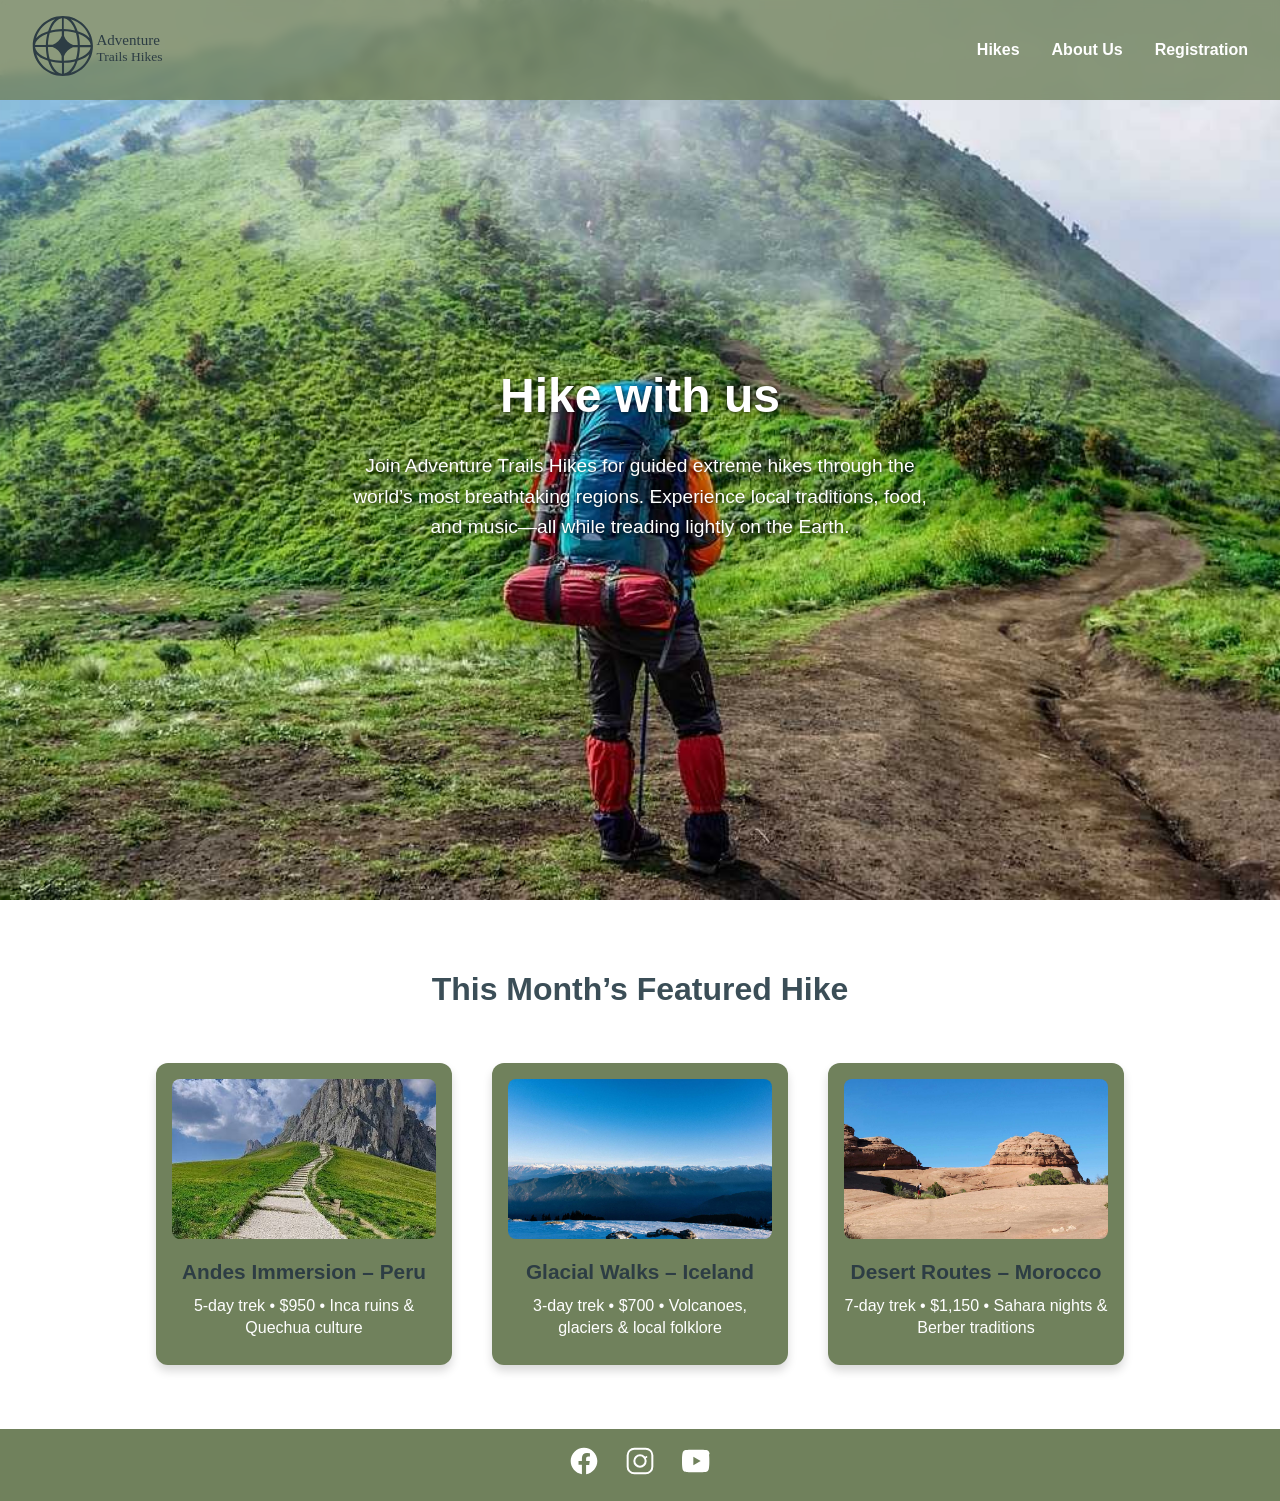
==== index.html @ 34faf856 "Initial commit" ====
<!DOCTYPE html>
<html lang="en">
  <head>
    <meta charset="UTF-8" />
    <meta name="viewport" content="width=device-width, initial-scale=1.0" />
    <meta
      name="description"
      content="Adventure Trails Hikes – Guided extreme hikes around the world with cultural experiences and sustainable travel."
    />
    <meta
      name="keywords"
      content="hiking, adventurewke, sustainable travel, cultural hikes, nature tours"
    />
    <meta name="author" content="Caroline-Michelle Martinussen" />
    <title>Adventure Trails Hikes</title>
    <link rel="stylesheet" href="Styles.css" />
  </head>
  <body>
    <header class="hero-header">
      <div class="logo-nav">
        <a href="index.html">
          <img
            src="Images/Logoadventure.svg"
            alt="Adventure Trails Hikes company logo"
            class="logo"
          />
        </a>
        <nav aria-label="Main Navigation">
          <ul class="nav-links">
            <li><a href="Hikes.html">Hikes</a></li>
            <li><a href="Aboutus.html">About Us</a></li>
            <li><a href="Registration.html">Registration</a></li>
          </ul>
        </nav>
      </div>
      <div class="hero-text">
        <h1>Hike with us</h1>
        <p>
          Join Adventure Trails Hikes for guided extreme hikes through the
          world’s most breathtaking regions. Experience local traditions, food,
          and music—all while treading lightly on the Earth.
        </p>
      </div>
    </header>

    <main>
      <section aria-labelledby="featured-title" class="featured-hikes">
        <h2 id="featured-title">This Month’s Featured Hike</h2>
        <div class="hike-grid">
          <article class="hike-card">
            <img
              src="Images/peru.jpg"
              alt="trail through Andes mountains in Peru"
            />
            <h3>Andes Immersion – Peru</h3>
            <p>5-day trek • $950 • Inca ruins & Quechua culture</p>
          </article>
          <article class="hike-card">
            <img
              src="Images/iceland.jpg"
              alt="Ice and snow filled landscape with mountains in Iceland"
            />
            <h3>Glacial Walks – Iceland</h3>
            <p>3-day trek • $700 • Volcanoes, glaciers & local folklore</p>
          </article>
          <article class="hike-card">
            <img
              src="Images/morocco.jpg"
              alt="Desert landscape with mountains in Morroco"
            />
            <h3>Desert Routes – Morocco</h3>
            <p>7-day trek • $1,150 • Sahara nights & Berber traditions</p>
          </article>
        </div>
      </section>
    </main>

    <footer>
      <ul class="social-links" aria-label="Social media links">
        <li>
          <a
            href="https://facebook.com"
            target="_blank"
            aria-label="Visit our Facebook page"
          >
            <svg
              xmlns="http://www.w3.org/2000/svg"
              width="32"
              height="32"
              fill="white"
              viewBox="0 0 24 24"
              role="img"
              aria-hidden="true"
            >
              <path
                d="M22 12c0-5.523-4.477-10-10-10S2 6.477 2 12c0 5 3.657 9.128 8.438 9.877v-6.987H7.898v-2.89h2.54V9.845c0-2.507 1.492-3.89 3.777-3.89 1.094 0 2.238.195 2.238.195v2.46h-1.26c-1.243 0-1.63.771-1.63 1.562v1.875h2.773l-.443 2.89h-2.33v6.987C18.343 21.128 22 17 22 12z"
              />
            </svg>
          </a>
        </li>
        <li>
          <a
            href="https://instagram.com"
            target="_blank"
            aria-label="Visit our Instagram profile"
          >
            <svg
              xmlns="http://www.w3.org/2000/svg"
              width="32"
              height="32"
              fill="white"
              viewBox="0 0 24 24"
              role="img"
              aria-hidden="true"
            >
              <path
                d="M7.75 2h8.5A5.75 5.75 0 0 1 22 7.75v8.5A5.75 5.75 0 0 1 16.25 22h-8.5A5.75 5.75 0 0 1 2 16.25v-8.5A5.75 5.75 0 0 1 7.75 2zm0 1.5A4.25 4.25 0 0 0 3.5 7.75v8.5A4.25 4.25 0 0 0 7.75 20.5h8.5A4.25 4.25 0 0 0 20.5 16.25v-8.5A4.25 4.25 0 0 0 16.25 3.5h-8.5zM12 7a5 5 0 1 1 0 10 5 5 0 0 1 0-10zm0 1.5a3.5 3.5 0 1 0 0 7 3.5 3.5 0 0 0 0-7zm4.75-.25a.75.75 0 1 1 0 1.5.75.75 0 0 1 0-1.5z"
              />
            </svg>
          </a>
        </li>
        <li>
          <a
            href="https://www.youtube.com"
            target="_blank"
            aria-label="Visit our YouTube channel"
          >
            <svg
              xmlns="http://www.w3.org/2000/svg"
              width="32"
              height="32"
              viewBox="0 0 48 48"
              fill="white"
              role="img"
              aria-hidden="true"
            >
              <path
                d="M44.5 13.8s-.4-3.2-1.6-4.6c-1.5-1.7-3.1-1.7-3.9-1.8C34.6 7 24 7 24 7s-10.6 0-15 .4c-.8.1-2.4.1-3.9 1.8-1.2 1.4-1.6 4.6-1.6 4.6S3 17.3 3 20.9v6.2c0 3.6.5 7.1.5 7.1s.4 3.2 1.6 4.6c1.5 1.7 3.5 1.6 4.4 1.8 3.2.3 13.5.4 13.5.4s10.6 0 15-.4c.8-.1 2.4-.1 3.9-1.8 1.2-1.4 1.6-4.6 1.6-4.6s.5-3.5.5-7.1v-6.2c0-3.6-.5-7.1-.5-7.1zM20 30.4V17.6l11 6.4-11 6.4z"
              />
            </svg>
          </a>
        </li>
      </ul>
    </footer>
  </body>
</html>
---- Styles.css ----
:root {
  --olive: #70815c;
  --navy: #3b4e57;
  --secondary: #2d3d44;
  --dark: #1c1c1c;
  --white: #ffffff;
}

* {
  margin: 0;
  padding: 0;
  box-sizing: border-box;
}

body {
  font-family: "Segoe UI", sans-serif;
  line-height: 1.6;
  color: var(--navy);
  background-color: var(--white);
}

/* Sticky Header */
.logo-nav {
  position: sticky;
  top: 0;
  left: 0;
  right: 0;
  z-index: 1000;
  display: flex;
  justify-content: space-between;
  align-items: center;
  padding: 1rem 2rem;
  background-color: rgba(112, 129, 92, 0.8);
  backdrop-filter: blur(5px);
}

.logo {
  height: 60px;
}

.nav-links {
  list-style: none;
  display: flex;
  gap: 2rem;
}

.nav-links a {
  text-decoration: none;
  color: var(--white);
  font-weight: bold;
  position: relative;
  z-index: 1010;
  text-shadow: none;
}

.about-page .logo-nav {
  background-color: rgba(112, 129, 92, 0.8);
}

/* Hero Header */
.hero-header {
  position: relative;
  height: 100vh;
  background: url("Images/mountaintrail.jpg") no-repeat center center/cover;
  color: var(--white);
  text-shadow: 1px 1px 4px rgba(0, 0, 0, 0.7);
}

.hero-text {
  position: absolute;
  top: 50%;
  left: 50%;
  transform: translate(-50%, -50%);
  text-align: center;
  max-width: 90%;
}

.hero-text h1 {
  font-size: 3rem;
  margin-bottom: 1rem;
}

.hero-text p {
  font-size: 1.2rem;
  max-width: 600px;
  margin: 0 auto;
}

/* Featured Section */
.featured-hikes {
  padding: 4rem 2rem;
  background-color: var(--white);
  color: var(--navy);
  text-align: center;
}

.featured-hikes h1 {
  font-size: 2.5rem;
  color: var(--navy);
  margin-bottom: 1rem;
}
.featured-hikes h2 {
  font-size: 2rem;
  color: var(--navy);
  margin-bottom: 3rem;
}
.intro-text {
  font-size: 1.15rem;
  max-width: 700px;
  margin: 0 auto 3rem;
  color: var(--navy);
}

.hike-grid {
  display: grid;
  grid-template-columns: repeat(auto-fit, minmax(280px, 1fr));
  gap: 2.5rem;
  padding: 0 1rem;
  max-width: 1000px;
  margin: 0 auto;
}

.hike-card {
  background-color: var(--olive);
  color: var(--white);
  border-radius: 12px;
  padding: 1rem;
  box-shadow: 0 6px 10px rgba(0, 0, 0, 0.15);
  transition: transform 0.3s ease, box-shadow 0.3s ease;
  display: flex;
  flex-direction: column;
  justify-content: flex-start;
}

.hike-card:hover {
  transform: translateY(-8px);
  box-shadow: 0 10px 20px rgba(0, 0, 0, 0.3);
  cursor: pointer;
}

.hike-card img {
  width: 100%;
  height: 160px;
  object-fit: cover;
  border-radius: 8px;
  margin-bottom: 1rem;
  flex-shrink: 0;
}
.hike-card h3 {
  font-size: 1.3rem;
  color: var(--secondary);
  margin-bottom: 0.4rem;
}

.hike-card p {
  font-size: 1rem;
  line-height: 1.4;
  color: var(--white);
  margin-bottom: 0.6rem;
}

.hike-card p strong {
  color: var(--white);
  font-weight: 700;
}

/* Footer */
footer {
  background-color: var(--olive);
  padding: 1rem 0;
  text-align: center;
}

.social-links {
  list-style: none;
  display: flex;
  justify-content: center;
  gap: 1.5rem;
}

.social-links svg {
  width: 32px;
  height: 32px;
  fill: white;
  transition: transform 0.3s ease, fill 0.3s ease;
}

.social-links svg:hover {
  transform: scale(1.1);
  fill: var(--navy);
}

/* Registration Page */
.contact-section {
  display: flex;
  justify-content: center;
  padding: 3rem 1rem;
}

.form-container {
  background-color: var(--olive);
  color: var(--white);
  padding: 2rem;
  border-radius: 1rem;
  max-width: 600px;
  width: 100%;
  box-shadow: 0 4px 12px rgba(59, 78, 87, 0.15);
}

.form-container h2 {
  color: var(--secondary);
  padding: 5px 0 10px 0;
}

label {
  display: block;
  margin-bottom: 0.4rem;
  font-weight: 600;
  margin-top: 1rem;
  color: var(--white);
}

input,
textarea,
select {
  background-color: var(--white);
  color: var(--navy);
  border: 1px solid var(--navy);
  width: 100%;
  padding: 0.75rem;
  border-radius: 0.5rem;
  font-size: 1rem;
}

input::placeholder,
textarea::placeholder {
  color: rgba(255, 255, 255, 0.7);
}

textarea {
  resize: vertical;
  min-height: 100px;
}

button {
  margin-top: 1.5rem;
  width: 50%;
  background-color: var(--secondary);
  color: var(--white);
  padding: 0.75rem;
  border: none;
  border-radius: 0.5rem;
  font-size: 1rem;
  cursor: pointer;
}
.button-wrapper {
  display: flex;
  justify-content: center;
}

button:hover {
  background-color: var(--navy);
}

/* About page  */
.about-split {
  display: flex;
  flex-wrap: wrap;
  min-height: 100vh;
  margin-top: 0;
}

.about-image {
  flex: 1 1 50%;
  background-color: #e6efe6;
  overflow: hidden;
}

.about-image img {
  width: 100%;
  height: 100%;
  object-fit: cover;
}

.about-text {
  flex: 1 1 50%;
  padding: 4rem 3rem;
  background-color: #f7f7f5;
  display: flex;
  flex-direction: column;
  justify-content: center;
  color: var(--navy);
}

.about-text h1 {
  font-size: 2rem;
  color: var(--navy);
  margin-bottom: 1.5rem;
}

.about-text p {
  font-size: 1.1rem;
  line-height: 1.7;
  color: var(--navy);
  margin-bottom: 1rem;
}

/* Responsive */
@media (max-width: 768px) {
  .logo-nav {
    flex-direction: column;
    align-items: flex-start;
    gap: 1rem;
  }

  .nav-links {
    flex-direction: column;
    gap: 1rem;
    background-color: var(--navy);
    padding: 1rem;
    border-radius: 8px;
  }

  .hero-text h1 {
    font-size: 2rem;
  }

  .hike-grid {
    grid-template-columns: 1fr;
  }

  .about-split {
    flex-direction: column;
  }

  .about-image,
  .about-text {
    flex: 1 1 100%;
  }

  .about-text {
    padding: 2rem;
  }
}

@media (max-width: 600px) {
  .hike-card img {
    height: 140px;
  }
}
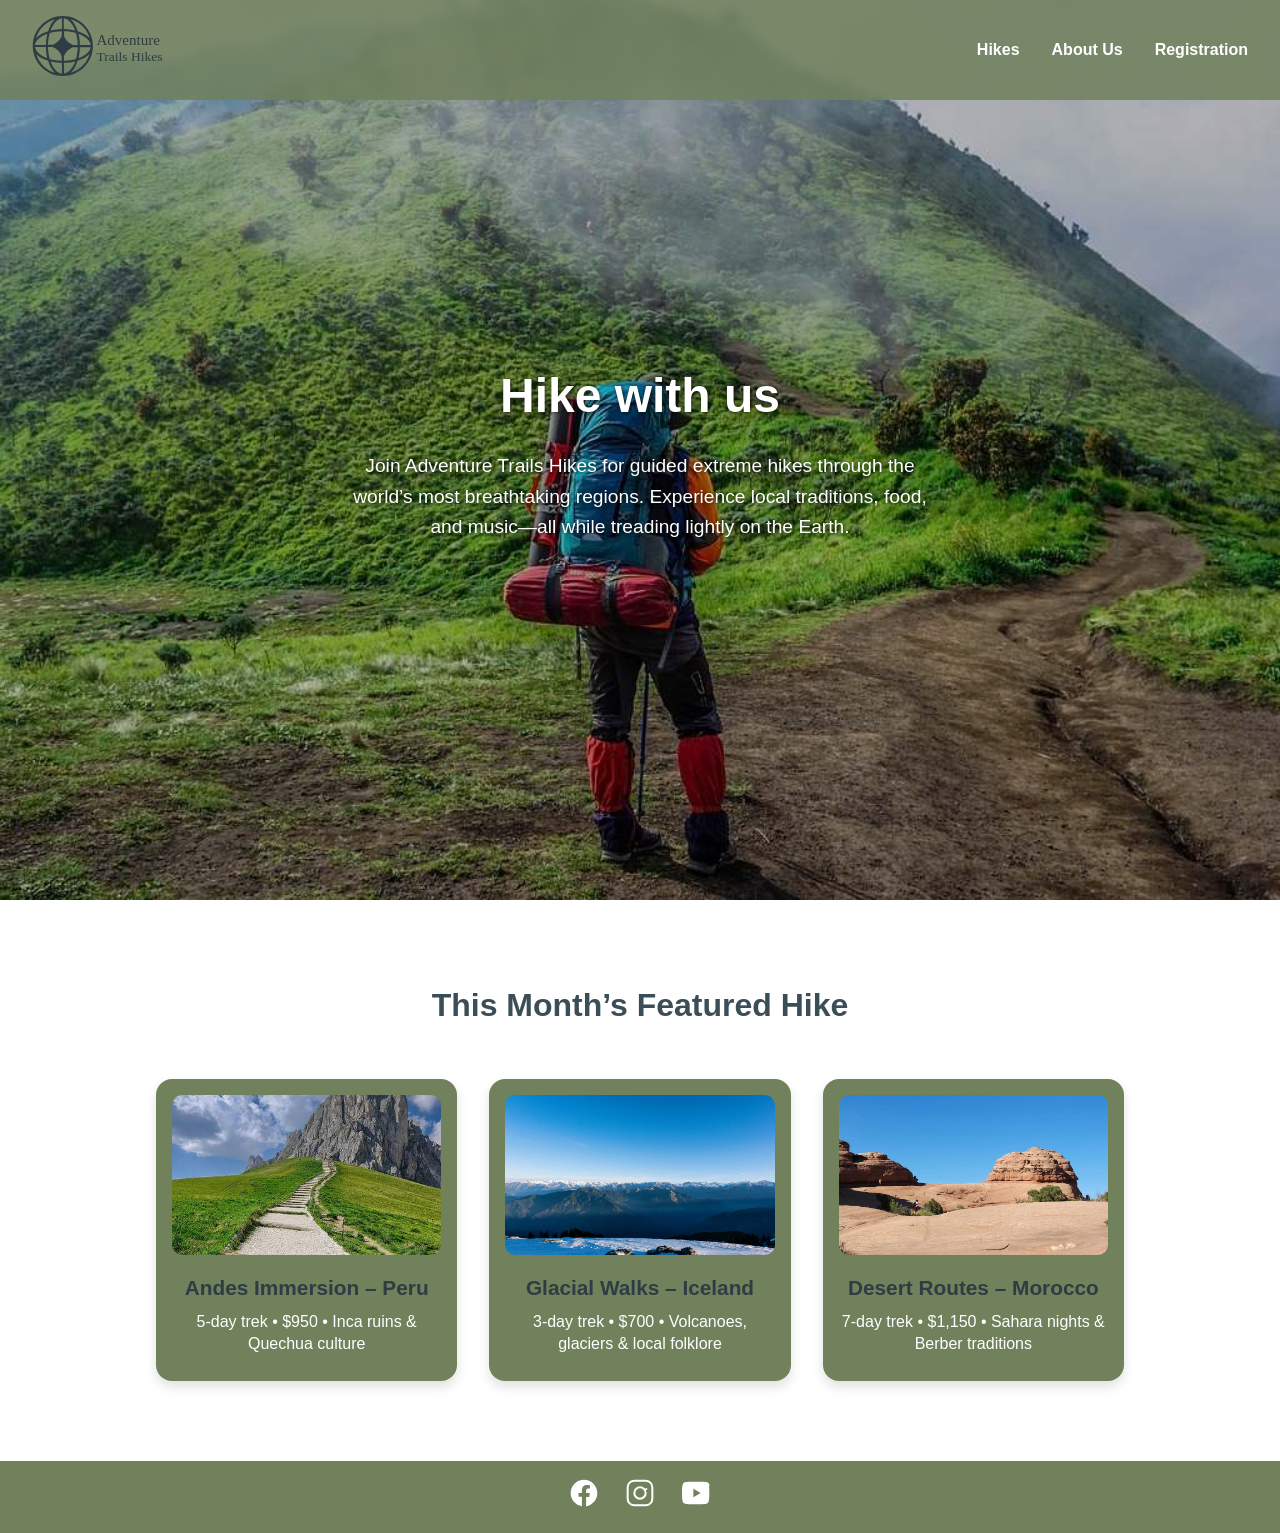
==== commit ca298cd6: "improve project exam 1 for resit" ====
--- a/index.html
+++ b/index.html
@@ -9,7 +9,7 @@
     />
     <meta
       name="keywords"
-      content="hiking, adventurewke, sustainable travel, cultural hikes, nature tours"
+      content="hiking, adventure, sustainable travel, cultural hikes, nature tours"
     />
     <meta name="author" content="Caroline-Michelle Martinussen" />
     <title>Adventure Trails Hikes</title>
@@ -33,6 +33,7 @@
           </ul>
         </nav>
       </div>
+
       <div class="hero-text">
         <h1>Hike with us</h1>
         <p>
@@ -55,6 +56,7 @@
             <h3>Andes Immersion – Peru</h3>
             <p>5-day trek • $950 • Inca ruins & Quechua culture</p>
           </article>
+
           <article class="hike-card">
             <img
               src="Images/iceland.jpg"
@@ -63,10 +65,11 @@
             <h3>Glacial Walks – Iceland</h3>
             <p>3-day trek • $700 • Volcanoes, glaciers & local folklore</p>
           </article>
+
           <article class="hike-card">
             <img
               src="Images/morocco.jpg"
-              alt="Desert landscape with mountains in Morroco"
+              alt="Desert landscape with mountains in Morocco"
             />
             <h3>Desert Routes – Morocco</h3>
             <p>7-day trek • $1,150 • Sahara nights & Berber traditions</p>
@@ -81,6 +84,7 @@
           <a
             href="https://facebook.com"
             target="_blank"
+            rel="noopener noreferrer"
             aria-label="Visit our Facebook page"
           >
             <svg
@@ -98,10 +102,12 @@
             </svg>
           </a>
         </li>
+
         <li>
           <a
             href="https://instagram.com"
             target="_blank"
+            rel="noopener noreferrer"
             aria-label="Visit our Instagram profile"
           >
             <svg
@@ -119,10 +125,12 @@
             </svg>
           </a>
         </li>
+
         <li>
           <a
             href="https://www.youtube.com"
             target="_blank"
+            rel="noopener noreferrer"
             aria-label="Visit our YouTube channel"
           >
             <svg
--- a/Styles.css
+++ b/Styles.css
@@ -10,6 +10,10 @@
   margin: 0;
   padding: 0;
   box-sizing: border-box;
+}
+
+html {
+  scroll-behavior: smooth;
 }
 
 body {
@@ -30,7 +34,7 @@
   justify-content: space-between;
   align-items: center;
   padding: 1rem 2rem;
-  background-color: rgba(112, 129, 92, 0.8);
+  background-color: rgba(112, 129, 92, 0.85);
   backdrop-filter: blur(5px);
 }
 
@@ -51,10 +55,16 @@
   position: relative;
   z-index: 1010;
   text-shadow: none;
+  transition: opacity 0.2s ease;
+}
+
+.nav-links a:hover,
+.nav-links a[aria-current="page"] {
+  opacity: 0.8;
 }
 
 .about-page .logo-nav {
-  background-color: rgba(112, 129, 92, 0.8);
+  background-color: rgba(112, 129, 92, 0.85);
 }
 
 /* Hero Header */
@@ -64,6 +74,13 @@
   background: url("Images/mountaintrail.jpg") no-repeat center center/cover;
   color: var(--white);
   text-shadow: 1px 1px 4px rgba(0, 0, 0, 0.7);
+}
+
+.hero-header::before {
+  content: "";
+  position: absolute;
+  inset: 0;
+  background: rgba(0, 0, 0, 0.25);
 }
 
 .hero-text {
@@ -73,6 +90,7 @@
   transform: translate(-50%, -50%);
   text-align: center;
   max-width: 90%;
+  z-index: 1;
 }
 
 .hero-text h1 {
@@ -87,23 +105,27 @@
 }
 
 /* Featured Section */
-.featured-hikes {
-  padding: 4rem 2rem;
+.featured-hikes,
+.hikes-page {
+  padding: 5rem 2rem;
   background-color: var(--white);
   color: var(--navy);
   text-align: center;
 }
 
-.featured-hikes h1 {
+.featured-hikes h1,
+.hikes-page h1 {
   font-size: 2.5rem;
   color: var(--navy);
   margin-bottom: 1rem;
 }
+
 .featured-hikes h2 {
   font-size: 2rem;
   color: var(--navy);
   margin-bottom: 3rem;
 }
+
 .intro-text {
   font-size: 1.15rem;
   max-width: 700px;
@@ -114,7 +136,7 @@
 .hike-grid {
   display: grid;
   grid-template-columns: repeat(auto-fit, minmax(280px, 1fr));
-  gap: 2.5rem;
+  gap: 2rem;
   padding: 0 1rem;
   max-width: 1000px;
   margin: 0 auto;
@@ -123,18 +145,18 @@
 .hike-card {
   background-color: var(--olive);
   color: var(--white);
-  border-radius: 12px;
+  border-radius: 16px;
   padding: 1rem;
-  box-shadow: 0 6px 10px rgba(0, 0, 0, 0.15);
-  transition: transform 0.3s ease, box-shadow 0.3s ease;
+  box-shadow: 0 6px 12px rgba(0, 0, 0, 0.12);
+  transition: transform 0.25s ease, box-shadow 0.25s ease;
   display: flex;
   flex-direction: column;
   justify-content: flex-start;
 }
 
 .hike-card:hover {
-  transform: translateY(-8px);
-  box-shadow: 0 10px 20px rgba(0, 0, 0, 0.3);
+  transform: translateY(-6px);
+  box-shadow: 0 10px 22px rgba(0, 0, 0, 0.18);
   cursor: pointer;
 }
 
@@ -142,10 +164,11 @@
   width: 100%;
   height: 160px;
   object-fit: cover;
-  border-radius: 8px;
+  border-radius: 10px;
   margin-bottom: 1rem;
   flex-shrink: 0;
 }
+
 .hike-card h3 {
   font-size: 1.3rem;
   color: var(--secondary);
@@ -194,17 +217,17 @@
 .contact-section {
   display: flex;
   justify-content: center;
-  padding: 3rem 1rem;
+  padding: 4rem 1rem;
 }
 
 .form-container {
   background-color: var(--olive);
   color: var(--white);
   padding: 2rem;
-  border-radius: 1rem;
+  border-radius: 1.2rem;
   max-width: 600px;
   width: 100%;
-  box-shadow: 0 4px 12px rgba(59, 78, 87, 0.15);
+  box-shadow: 0 6px 16px rgba(59, 78, 87, 0.15);
 }
 
 .form-container h2 {
@@ -228,7 +251,7 @@
   border: 1px solid var(--navy);
   width: 100%;
   padding: 0.75rem;
-  border-radius: 0.5rem;
+  border-radius: 0.7rem;
   font-size: 1rem;
 }
 
@@ -249,10 +272,12 @@
   color: var(--white);
   padding: 0.75rem;
   border: none;
-  border-radius: 0.5rem;
+  border-radius: 0.7rem;
   font-size: 1rem;
   cursor: pointer;
-}
+  transition: background-color 0.2s ease, transform 0.2s ease;
+}
+
 .button-wrapper {
   display: flex;
   justify-content: center;
@@ -260,6 +285,7 @@
 
 button:hover {
   background-color: var(--navy);
+  transform: translateY(-2px);
 }
 
 /* About page  */
@@ -341,6 +367,10 @@
   .about-text {
     padding: 2rem;
   }
+
+  button {
+    width: 100%;
+  }
 }
 
 @media (max-width: 600px) {
